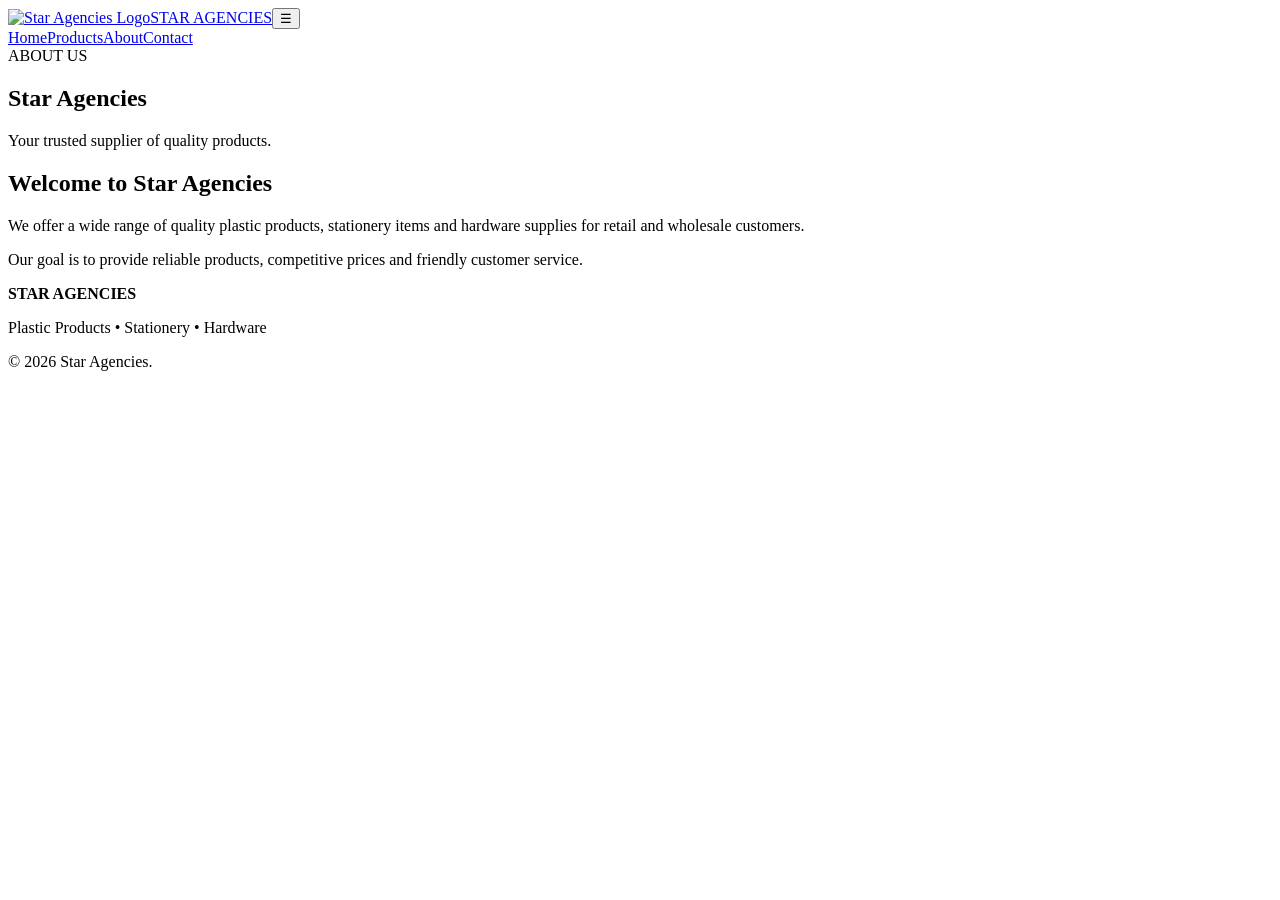
==== about.html @ 3ddb44df "Add files via upload" ====
<!DOCTYPE html>
<html lang="en">
<head><meta charset="UTF-8"><meta name="viewport" content="width=device-width, initial-scale=1.0"><title>About | Star Agencies</title><link rel="stylesheet" href="css/style.css"></head>
<body>
<header class="site-header"><div class="container navbar"><a class="brand" href="index.html"><img src="images/logo.jpg" alt="Star Agencies Logo"><span>STAR AGENCIES</span></a><button class="menu-toggle">☰</button><nav class="nav-links"><a href="index.html">Home</a><a href="products.html">Products</a><a class="active" href="about.html">About</a><a href="contact.html">Contact</a></nav></div></header>
<main><section class="page-banner"><div class="container"><span class="eyebrow">ABOUT US</span><h1>Star Agencies</h1><p>Your trusted supplier of quality products.</p></div></section>
<section class="section"><div class="container content-narrow"><h2>Welcome to Star Agencies</h2><p>We offer a wide range of quality plastic products, stationery items and hardware supplies for retail and wholesale customers.</p><p>Our goal is to provide reliable products, competitive prices and friendly customer service.</p></div></section></main>
<footer class="footer"><div class="container footer-inner"><div><strong>STAR AGENCIES</strong><p>Plastic Products • Stationery • Hardware</p></div><p>© 2026 Star Agencies.</p></div></footer><script src="js/script.js"></script></body></html>
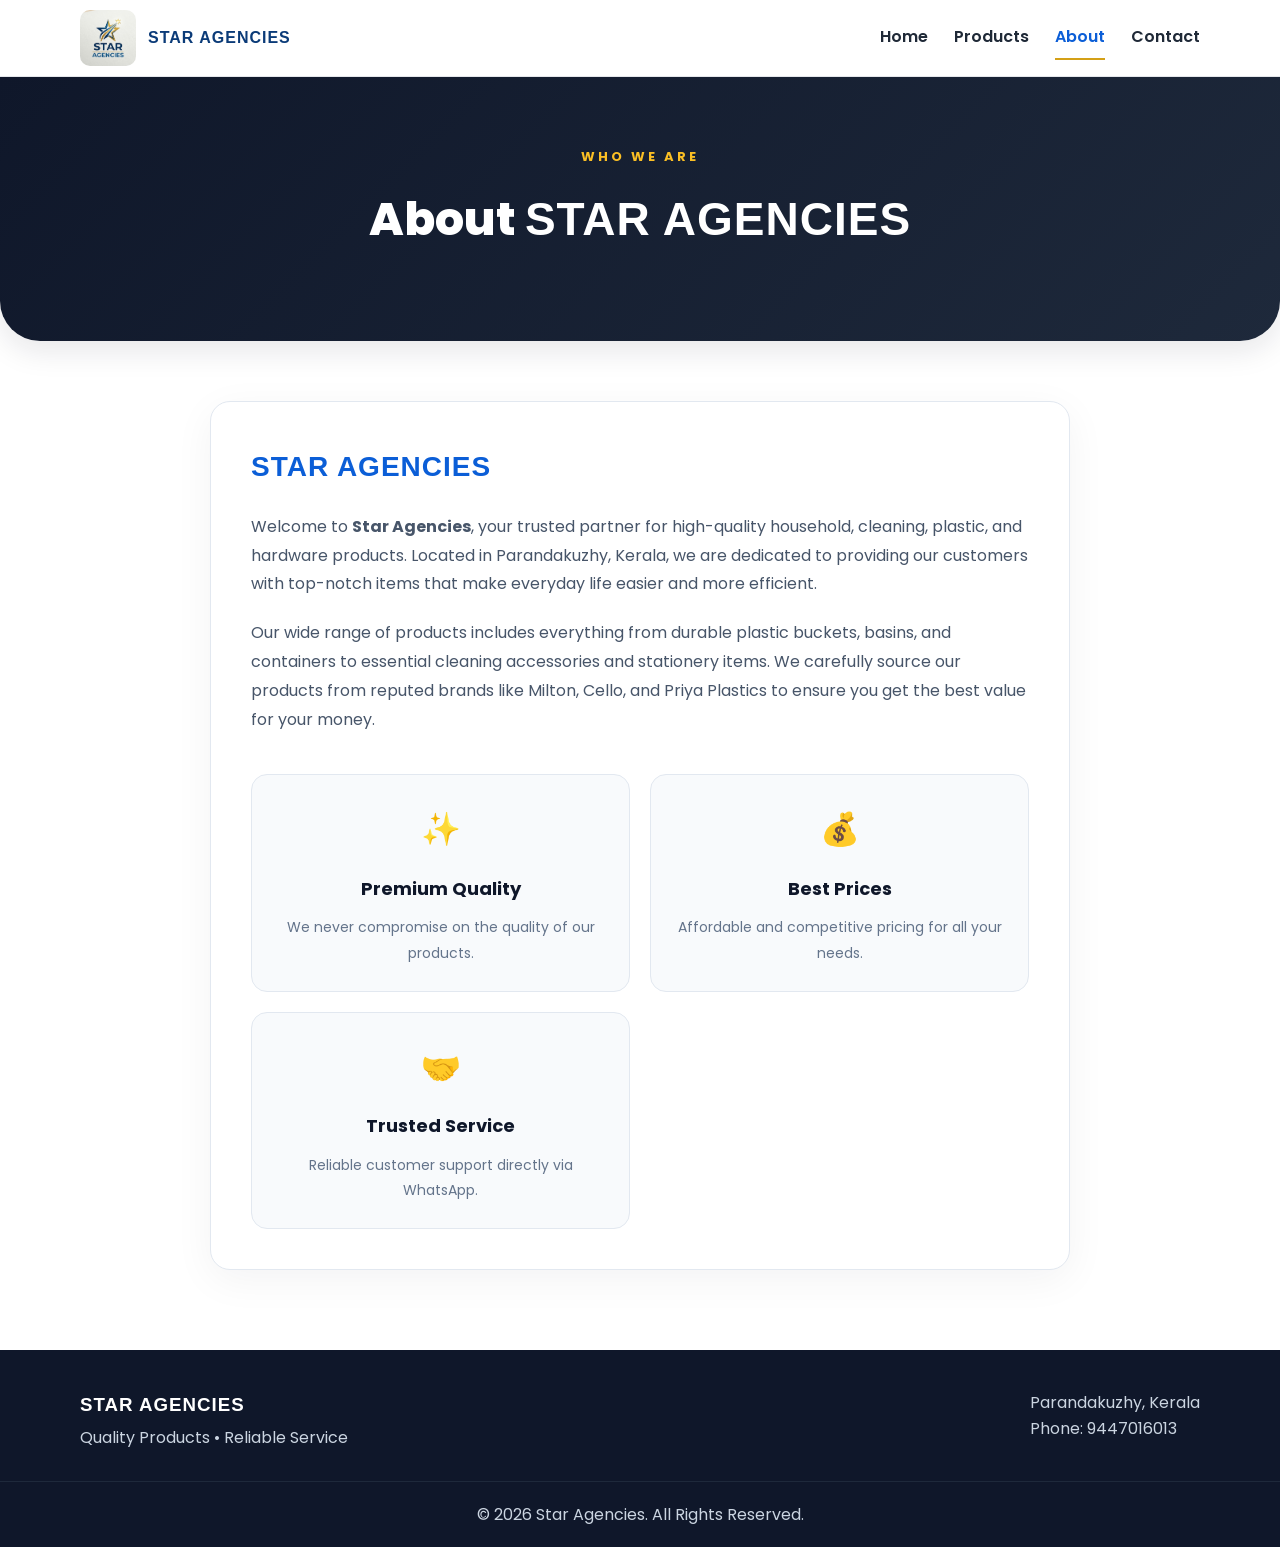
==== commit 99dee446: "font style updated" ====
--- a/about.html
+++ b/about.html
@@ -1,8 +1,180 @@
 <!DOCTYPE html>
 <html lang="en">
-<head><meta charset="UTF-8"><meta name="viewport" content="width=device-width, initial-scale=1.0"><title>About | Star Agencies</title><link rel="stylesheet" href="css/style.css"></head>
+<head>
+    <meta charset="UTF-8">
+    <meta name="viewport" content="width=device-width, initial-scale=1.0">
+    <title>About Us | Star Agencies</title>
+    <link rel="stylesheet" href="css/style.css">
+    
+    <style>
+        /* Modern Page Banner */
+        .page-banner {
+            background: linear-gradient(135deg, #0f172a 0%, #1e293b 100%);
+            color: white;
+            text-align: center;
+            padding: 70px 20px;
+            border-radius: 0 0 40px 40px;
+            margin-bottom: 60px;
+            box-shadow: 0 10px 30px rgba(15, 23, 42, 0.1);
+        }
+        .page-banner .eyebrow {
+            color: #fbbf24;
+            font-weight: 700;
+            letter-spacing: 3px;
+            font-size: 13px;
+            display: block;
+            margin-bottom: 15px;
+            text-transform: uppercase;
+        }
+        .page-banner h1 {
+            font-size: clamp(32px, 5vw, 46px);
+            margin: 0 0 15px 0;
+            font-weight: 800;
+            color: #ffffff;
+        }
+        
+        /* ===================================================
+           CENTURY GOTHIC FONT OVERRIDE FOR STAR AGENCIES
+           =================================================== */
+        .brand span, 
+        .century-font, 
+        .site-footer h3 {
+            font-family: 'Century Gothic', 'Tw Cen MT', sans-serif !important;
+            font-weight: bold !important;
+            letter-spacing: 1px !important;
+        }
+
+        /* About Content Layout */
+        .about-container {
+            max-width: 900px;
+            margin: 0 auto 80px;
+            padding: 0 20px;
+        }
+        .about-card {
+            background: #ffffff;
+            padding: 40px;
+            border-radius: 20px;
+            border: 1px solid #e2e8f0;
+            box-shadow: 0 10px 40px rgba(15, 23, 42, 0.05);
+            line-height: 1.8;
+            color: #475569;
+            font-size: 16px;
+        }
+        .about-card h2 {
+            color: #0b5ed7;
+            margin-top: 0;
+            font-size: 28px;
+            margin-bottom: 20px;
+        }
+        .about-card p {
+            margin-bottom: 20px;
+        }
+        
+        /* Features Grid */
+        .features-grid {
+            display: grid;
+            grid-template-columns: repeat(auto-fit, minmax(250px, 1fr));
+            gap: 20px;
+            margin-top: 40px;
+        }
+        .feature-box {
+            background: #f8fafc;
+            padding: 25px;
+            border-radius: 16px;
+            border: 1px solid #e2e8f0;
+            text-align: center;
+            transition: transform 0.3s ease;
+        }
+        .feature-box:hover {
+            transform: translateY(-5px);
+            box-shadow: 0 10px 20px rgba(0,0,0,0.05);
+        }
+        .feature-icon {
+            font-size: 32px;
+            margin-bottom: 15px;
+        }
+        .feature-box h4 {
+            margin: 0 0 10px 0;
+            color: #0f172a;
+            font-size: 18px;
+            font-weight: 700;
+        }
+    </style>
+</head>
 <body>
-<header class="site-header"><div class="container navbar"><a class="brand" href="index.html"><img src="images/logo.jpg" alt="Star Agencies Logo"><span>STAR AGENCIES</span></a><button class="menu-toggle">☰</button><nav class="nav-links"><a href="index.html">Home</a><a href="products.html">Products</a><a class="active" href="about.html">About</a><a href="contact.html">Contact</a></nav></div></header>
-<main><section class="page-banner"><div class="container"><span class="eyebrow">ABOUT US</span><h1>Star Agencies</h1><p>Your trusted supplier of quality products.</p></div></section>
-<section class="section"><div class="container content-narrow"><h2>Welcome to Star Agencies</h2><p>We offer a wide range of quality plastic products, stationery items and hardware supplies for retail and wholesale customers.</p><p>Our goal is to provide reliable products, competitive prices and friendly customer service.</p></div></section></main>
-<footer class="footer"><div class="container footer-inner"><div><strong>STAR AGENCIES</strong><p>Plastic Products • Stationery • Hardware</p></div><p>© 2026 Star Agencies.</p></div></footer><script src="js/script.js"></script></body></html>+
+    <!-- Header -->
+    <header class="site-header">
+        <div class="container navbar">
+            <a href="index.html" class="brand">
+                <img src="images/logo.jpg" alt="Star Agencies Logo">
+                <span>STAR AGENCIES</span>
+            </a>
+            <button class="menu-toggle" aria-label="Open menu">☰</button>
+            <nav class="nav-links">
+                <a href="index.html">Home</a>
+                <a href="products.html">Products</a>
+                <a href="about.html" class="active">About</a>
+                <a href="contact.html">Contact</a>
+            </nav>
+        </div>
+    </header>
+
+    <main>
+        <!-- Page Banner -->
+        <section class="page-banner">
+            <div class="container">
+                <span class="eyebrow">WHO WE ARE</span>
+                <h1>About <span class="century-font">STAR AGENCIES</span></h1>
+            </div>
+        </section>
+
+        <!-- About Content -->
+        <section class="about-container">
+            <div class="about-card">
+                <h2 class="century-font">STAR AGENCIES</h2>
+                <p>Welcome to <strong>Star Agencies</strong>, your trusted partner for high-quality household, cleaning, plastic, and hardware products. Located in Parandakuzhy, Kerala, we are dedicated to providing our customers with top-notch items that make everyday life easier and more efficient.</p>
+                
+                <p>Our wide range of products includes everything from durable plastic buckets, basins, and containers to essential cleaning accessories and stationery items. We carefully source our products from reputed brands like Milton, Cello, and Priya Plastics to ensure you get the best value for your money.</p>
+                
+                <div class="features-grid">
+                    <div class="feature-box">
+                        <div class="feature-icon">✨</div>
+                        <h4>Premium Quality</h4>
+                        <p style="font-size: 14px; margin: 0; color: #64748b;">We never compromise on the quality of our products.</p>
+                    </div>
+                    <div class="feature-box">
+                        <div class="feature-icon">💰</div>
+                        <h4>Best Prices</h4>
+                        <p style="font-size: 14px; margin: 0; color: #64748b;">Affordable and competitive pricing for all your needs.</p>
+                    </div>
+                    <div class="feature-box">
+                        <div class="feature-icon">🤝</div>
+                        <h4>Trusted Service</h4>
+                        <p style="font-size: 14px; margin: 0; color: #64748b;">Reliable customer support directly via WhatsApp.</p>
+                    </div>
+                </div>
+            </div>
+        </section>
+    </main>
+
+    <!-- Footer -->
+    <footer class="site-footer" style="background: #0f172a; color: #cbd5e1; padding: 40px 0 20px;">
+        <div class="container footer-content" style="display: flex; justify-content: space-between; flex-wrap: wrap; gap: 20px; margin-bottom: 30px;">
+            <div>
+                <h3 class="century-font" style="color: white; margin-bottom: 5px;">STAR AGENCIES</h3>
+                <p>Quality Products • Reliable Service</p>
+            </div>
+            <div>
+                <p>Parandakuzhy, Kerala</p>
+                <p>Phone: 9447016013</p>
+            </div>
+        </div>
+        <div class="footer-bottom" style="text-align: center; border-top: 1px solid #1e293b; padding-top: 20px;">
+            <p>© 2026 Star Agencies. All Rights Reserved.</p>
+        </div>
+    </footer>
+
+    <script src="js/script.js"></script>
+</body>
+</html>
--- a/css/style.css
+++ b/css/style.css
@@ -0,0 +1,167 @@
+@import url('https://fonts.googleapis.com/css2?family=Poppins:wght@300;400;500;600;700&display=swap');
+
+body, h1, h2, h3, h4, h5, h6, p, a, span, div, button, input, select {
+    font-family: 'Poppins', sans-serif !important;
+}
+
+*{box-sizing:border-box;margin:0;padding:0}html{scroll-behavior:smooth}body{color:#1f2937;background:#fff;line-height:1.6}a{text-decoration:none;color:inherit}.container{width:min(1120px,92%);margin:auto}.site-header{position:sticky;top:0;z-index:1000;background:#fff;border-bottom:1px solid #e5e7eb}.navbar{min-height:76px;display:flex;align-items:center;justify-content:space-between;gap:24px}.brand{display:flex;align-items:center;gap:12px;font-weight:800;letter-spacing:.5px;color:#0b3b78}.brand img{width:56px;height:56px;object-fit:cover;border-radius:10px}.nav-links{display:flex;gap:26px;font-weight:600}.nav-links a{padding:8px 0;border-bottom:2px solid transparent}.nav-links a:hover,.nav-links a.active{color:#0b5ed7;border-color:#d4a017}.menu-toggle{display:none;border:0;background:none;font-size:28px}.hero{padding:76px 0;background:linear-gradient(135deg,#f7fbff,#fff9e9)}.hero-content{display:grid;grid-template-columns:1.2fr .8fr;gap:50px;align-items:center}.eyebrow{font-size:13px;font-weight:800;letter-spacing:2px;color:#b08000}.hero h1{font-size:clamp(38px,5vw,64px);line-height:1.1;margin:14px 0 20px}.hero h1 span{color:#0b5ed7}.hero p{font-size:18px;max-width:650px;color:#4b5563}.hero-actions{display:flex;gap:14px;margin-top:30px;flex-wrap:wrap}.btn{display:inline-block;padding:13px 22px;border-radius:8px;font-weight:700}.btn-primary{background:#0b5ed7;color:#fff}.btn-outline{border:2px solid #0b5ed7;color:#0b5ed7}.btn-whatsapp{background:#16a34a;color:#fff}.hero-card{background:#fff;padding:20px;border-radius:20px;box-shadow:0 15px 40px rgba(15,23,42,.12)}.hero-card img{width:100%;aspect-ratio:1/1;object-fit:cover;border-radius:14px}.section{padding:70px 0}.section-light{background:#f8fafc}.section-heading{text-align:center;margin-bottom:35px}.section-heading h2,.section h2{font-size:34px;margin-top:8px}.category-grid{display:grid;grid-template-columns:repeat(3,1fr);gap:24px}.category-card{padding:30px;background:#fff;border:1px solid #e5e7eb;border-radius:16px;transition:.2s}.category-card:hover{transform:translateY(-4px);box-shadow:0 12px 30px rgba(15,23,42,.08)}.category-icon{font-size:42px;margin-bottom:15px}.category-card h3{margin-bottom:7px}.category-card p{color:#6b7280}.cta{display:flex;align-items:center;justify-content:space-between;gap:25px}.footer{background:#0f172a;color:#cbd5e1;padding:30px 0}.footer-inner{display:flex;justify-content:space-between;gap:20px;flex-wrap:wrap}.footer strong{color:#fff}.page-banner{padding:60px 0;background:#f1f5f9}.page-banner h1{font-size:44px;margin:8px 0}.content-narrow{max-width:800px}.content-narrow p{margin:15px 0;color:#4b5563}.contact-grid{display:grid;grid-template-columns:1fr 1fr;gap:24px}.contact-card{border:1px solid #e5e7eb;border-radius:16px;padding:28px}.contact-card p{margin:12px 0}.contact-card a:not(.btn){color:#0b5ed7;font-weight:700}@media(max-width:760px){.nav-links{display:none;position:absolute;top:76px;left:0;right:0;background:#fff;padding:20px;flex-direction:column;border-bottom:1px solid #e5e7eb}.nav-links.open{display:flex}.menu-toggle{display:block}.hero-content{grid-template-columns:1fr}.category-grid,.contact-grid{grid-template-columns:1fr}.cta{align-items:flex-start;flex-direction:column}.hero{padding:50px 0}.section{padding:55px 0}}
+
+.whatsapp-icon {
+    width: 22px;
+    height: 22px;
+    vertical-align: middle;
+    margin-right: 6px;
+    display: inline-block;
+}
+
+/* Product Name Bold ആക്കാൻ */
+.product-info h3 {
+    font-weight: 700 !important;
+}
+
+/* Brand Name Normal (Bold അല്ലാതെ) ആക്കാൻ */
+.product-info .brand {
+    font-weight: 400 !important;
+    color: #555;
+}
+/* Modern WhatsApp Button Design */
+.modern-wa-btn {
+    display: flex;
+    align-items: center;
+    justify-content: center;
+    gap: 8px;
+    width: 100%;
+    padding: 10px 15px;
+    background-color: #f8fafc;
+    border: 1px solid #e2e8f0;
+    border-radius: 50px;
+    text-decoration: none;
+    transition: all 0.3s ease;
+    margin-top: 15px;
+}
+
+.modern-wa-btn:hover {
+    background-color: #f0fdf4;
+    border-color: #25D366;
+    transform: translateY(-2px);
+    box-shadow: 0 4px 12px rgba(37, 211, 102, 0.15);
+}
+
+.wa-text {
+    font-size: 14px;
+    font-weight: 600;
+    color: #475569;
+}
+
+.modern-wa-btn:hover .wa-text {
+    color: #166534;
+}
+
+.wa-svg {
+    width: 20px;
+    height: 20px;
+    transition: transform 0.3s ease;
+}
+
+.modern-wa-btn:hover .wa-svg {
+    transform: scale(1.1);
+}
+/* =========================================
+   MODERN UI UPGRADES (NEW DESIGN)
+   ========================================= */
+
+/* 1. Modern Product Card */
+.product-card {
+    background: #ffffff;
+    border-radius: 20px !important;
+    overflow: hidden;
+    box-shadow: 0 4px 15px rgba(0, 0, 0, 0.05);
+    transition: all 0.3s ease;
+    border: 1px solid #f1f5f9;
+    padding-bottom: 15px;
+}
+
+.product-card:hover {
+    transform: translateY(-8px);
+    box-shadow: 0 20px 30px rgba(0, 0, 0, 0.08);
+}
+
+.product-image {
+    width: 100%;
+    aspect-ratio: 1/1;
+    object-fit: contain;
+    background: #f8fafc;
+    padding: 10px;
+    border-bottom: 1px solid #f1f5f9;
+}
+
+.product-info {
+    padding: 20px;
+}
+
+/* 2. Premium Search Box */
+#searchInput {
+    width: 100%;
+    max-width: 500px;
+    padding: 16px 24px;
+    border-radius: 50px;
+    border: 1px solid #e2e8f0;
+    box-shadow: 0 4px 12px rgba(0, 0, 0, 0.03);
+    font-size: 16px;
+    outline: none;
+    transition: all 0.3s ease;
+    margin: 0 auto 25px;
+    display: block;
+    background: #fff;
+}
+
+#searchInput:focus {
+    border-color: #0b5ed7;
+    box-shadow: 0 0 0 4px rgba(11, 94, 215, 0.15);
+}
+
+/* 3. Modern Category Filter Buttons */
+.filter-buttons {
+    display: flex;
+    gap: 12px;
+    flex-wrap: wrap;
+    justify-content: center;
+    margin-bottom: 40px;
+}
+
+.filter-btn {
+    padding: 10px 24px;
+    border-radius: 50px;
+    border: 1px solid #e2e8f0;
+    background: #ffffff;
+    color: #475569;
+    font-weight: 500;
+    cursor: pointer;
+    transition: all 0.3s ease;
+    font-size: 15px;
+}
+
+.filter-btn:hover {
+    background: #f8fafc;
+    border-color: #cbd5e1;
+    transform: translateY(-2px);
+}
+
+.filter-btn.active {
+    background: #0b5ed7;
+    color: #ffffff;
+    border-color: #0b5ed7;
+    box-shadow: 0 6px 15px rgba(11, 94, 215, 0.3);
+}
+
+/* 4. Beautiful Price Tag */
+.product-info .price {
+    font-size: 16px;
+    font-weight: 400 !important; /* Bold ഒഴിവാക്കാൻ ഇത് 400 ആക്കി */
+    color: #059669; 
+    margin: 10px 0;
+    background: #ecfdf5;
+    display: inline-block;
+    padding: 6px 12px;
+    border-radius: 8px;
+}
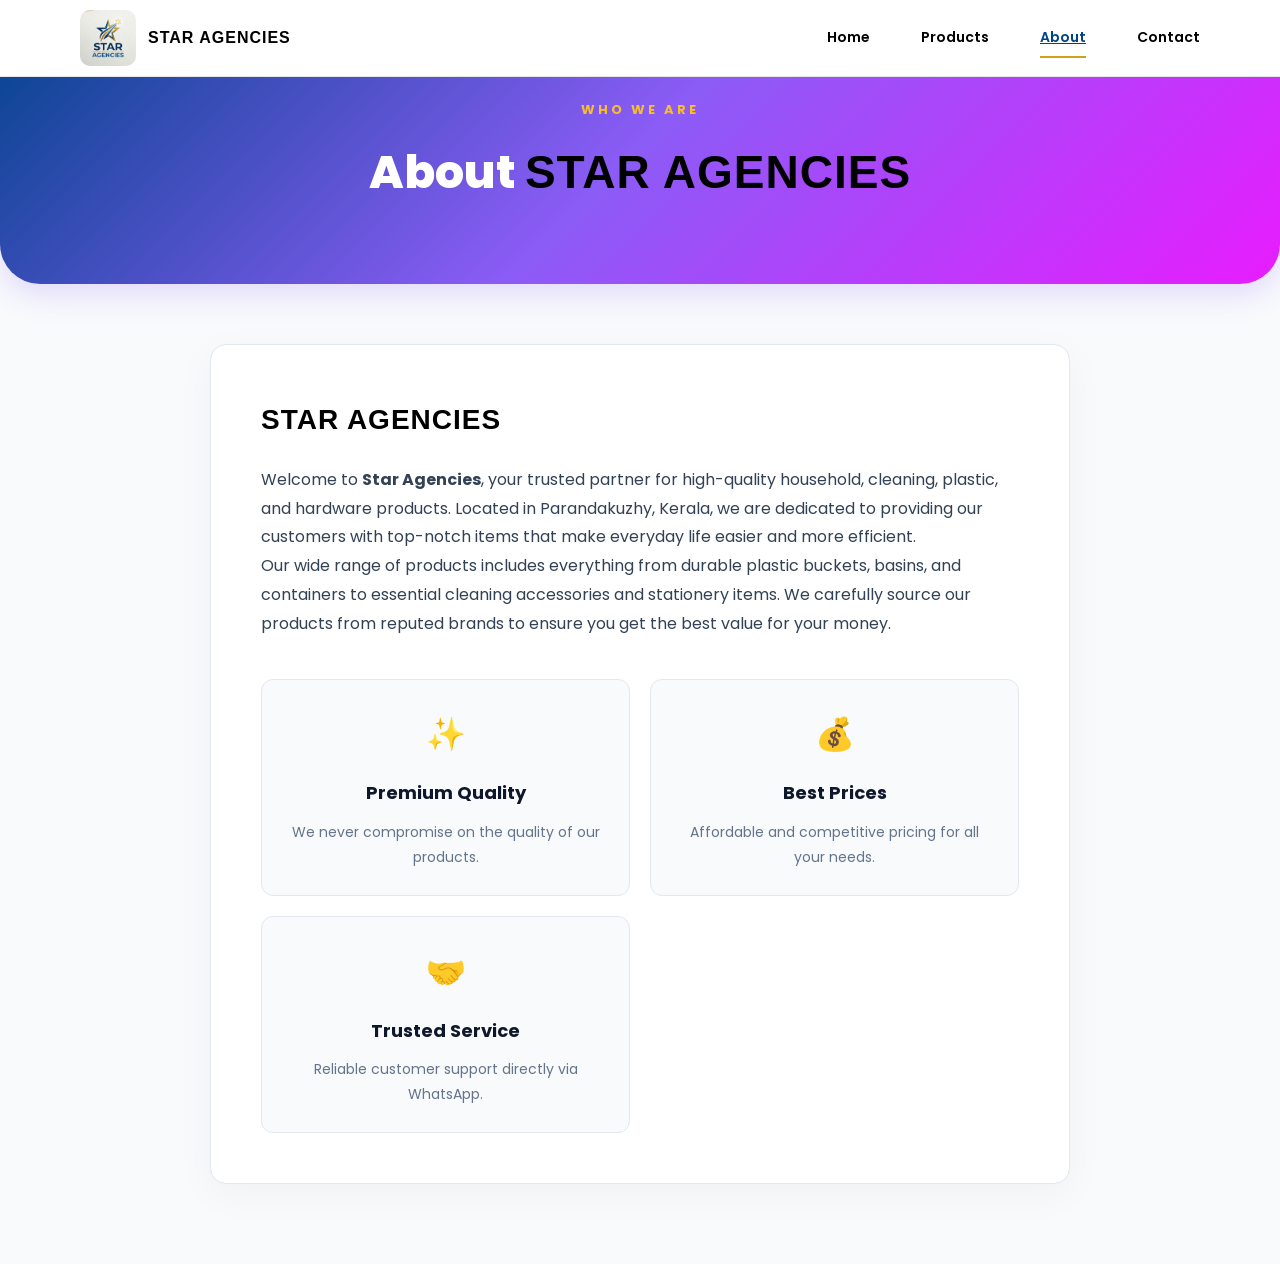
==== commit e555087f: "page style changed" ====
--- a/about.html
+++ b/about.html
@@ -7,109 +7,36 @@
     <link rel="stylesheet" href="css/style.css">
     
     <style>
-        /* Modern Page Banner */
-        .page-banner {
-            background: linear-gradient(135deg, #0f172a 0%, #1e293b 100%);
-            color: white;
-            text-align: center;
-            padding: 70px 20px;
-            border-radius: 0 0 40px 40px;
-            margin-bottom: 60px;
-            box-shadow: 0 10px 30px rgba(15, 23, 42, 0.1);
+        body { font-family: 'Century Gothic', 'Tw Cen MT', sans-serif !important; background-color: #f8fafc; color: #000000; }
+        .brand span, .century-font { font-family: 'Century Gothic', 'Tw Cen MT', sans-serif !important; font-weight: bold !important; letter-spacing: 1px !important; color: #000000 !important; }
+
+        .site-header { background: #ffffff !important; border-bottom: 1px solid #e6e6e6; position: fixed; width: 100%; top: 0; z-index: 1000; }
+        .nav-links a { color: #000000 !important; font-size: 14px; font-weight: 600; margin-left: 25px; text-decoration: none; }
+        .nav-links a:hover, .nav-links a.active { text-decoration: underline; color: #00438b !important; }
+
+        .page-banner { 
+            background: linear-gradient(135deg, #00438b 0%, #8b5cf6 50%, #e81cff 100%); 
+            color: white; text-align: center; padding: 100px 20px 60px; border-radius: 0 0 40px 40px; margin-bottom: 60px; box-shadow: 0 10px 30px rgba(139, 92, 246, 0.2); 
         }
-        .page-banner .eyebrow {
-            color: #fbbf24;
-            font-weight: 700;
-            letter-spacing: 3px;
-            font-size: 13px;
-            display: block;
-            margin-bottom: 15px;
-            text-transform: uppercase;
-        }
-        .page-banner h1 {
-            font-size: clamp(32px, 5vw, 46px);
-            margin: 0 0 15px 0;
-            font-weight: 800;
-            color: #ffffff;
-        }
+        .page-banner .eyebrow { color: #fbbf24; font-weight: 700; letter-spacing: 3px; font-size: 13px; display: block; margin-bottom: 15px; text-transform: uppercase; }
+        .page-banner h1 { font-size: clamp(32px, 5vw, 46px); margin: 0 0 15px 0; font-weight: 800; color: #ffffff; }
+
+        .about-container { max-width: 900px; margin: 0 auto 80px; padding: 0 20px; }
+        .about-card { background: #ffffff; padding: 50px; border-radius: 16px; border: 1px solid #e2e8f0; box-shadow: 0 10px 40px rgba(0,0,0,0.04); line-height: 1.8; color: #334155; font-size: 16px; }
+        .about-card h2 { color: #00438b; margin-top: 0; font-size: 28px; margin-bottom: 20px; font-weight: 800; }
         
-        /* ===================================================
-           CENTURY GOTHIC FONT OVERRIDE FOR STAR AGENCIES
-           =================================================== */
-        .brand span, 
-        .century-font, 
-        .site-footer h3 {
-            font-family: 'Century Gothic', 'Tw Cen MT', sans-serif !important;
-            font-weight: bold !important;
-            letter-spacing: 1px !important;
-        }
-
-        /* About Content Layout */
-        .about-container {
-            max-width: 900px;
-            margin: 0 auto 80px;
-            padding: 0 20px;
-        }
-        .about-card {
-            background: #ffffff;
-            padding: 40px;
-            border-radius: 20px;
-            border: 1px solid #e2e8f0;
-            box-shadow: 0 10px 40px rgba(15, 23, 42, 0.05);
-            line-height: 1.8;
-            color: #475569;
-            font-size: 16px;
-        }
-        .about-card h2 {
-            color: #0b5ed7;
-            margin-top: 0;
-            font-size: 28px;
-            margin-bottom: 20px;
-        }
-        .about-card p {
-            margin-bottom: 20px;
-        }
-        
-        /* Features Grid */
-        .features-grid {
-            display: grid;
-            grid-template-columns: repeat(auto-fit, minmax(250px, 1fr));
-            gap: 20px;
-            margin-top: 40px;
-        }
-        .feature-box {
-            background: #f8fafc;
-            padding: 25px;
-            border-radius: 16px;
-            border: 1px solid #e2e8f0;
-            text-align: center;
-            transition: transform 0.3s ease;
-        }
-        .feature-box:hover {
-            transform: translateY(-5px);
-            box-shadow: 0 10px 20px rgba(0,0,0,0.05);
-        }
-        .feature-icon {
-            font-size: 32px;
-            margin-bottom: 15px;
-        }
-        .feature-box h4 {
-            margin: 0 0 10px 0;
-            color: #0f172a;
-            font-size: 18px;
-            font-weight: 700;
-        }
+        .features-grid { display: grid; grid-template-columns: repeat(auto-fit, minmax(250px, 1fr)); gap: 20px; margin-top: 40px; }
+        .feature-box { background: #f8fafc; padding: 25px; border-radius: 12px; border: 1px solid #e2e8f0; text-align: center; transition: transform 0.3s ease; }
+        .feature-box:hover { transform: translateY(-5px); box-shadow: 0 10px 20px rgba(139, 92, 246, 0.1); border-color: #cbd5e1; }
+        .feature-icon { font-size: 32px; margin-bottom: 15px; }
+        .feature-box h4 { margin: 0 0 10px 0; color: #0f172a; font-size: 18px; font-weight: 700; }
     </style>
 </head>
 <body>
 
-    <!-- Header -->
     <header class="site-header">
         <div class="container navbar">
-            <a href="index.html" class="brand">
-                <img src="images/logo.jpg" alt="Star Agencies Logo">
-                <span>STAR AGENCIES</span>
-            </a>
+            <a href="index.html" class="brand"><img src="images/logo.jpg" alt="Star Agencies Logo"><span>STAR AGENCIES</span></a>
             <button class="menu-toggle" aria-label="Open menu">☰</button>
             <nav class="nav-links">
                 <a href="index.html">Home</a>
@@ -121,7 +48,6 @@
     </header>
 
     <main>
-        <!-- Page Banner -->
         <section class="page-banner">
             <div class="container">
                 <span class="eyebrow">WHO WE ARE</span>
@@ -129,13 +55,11 @@
             </div>
         </section>
 
-        <!-- About Content -->
         <section class="about-container">
             <div class="about-card">
                 <h2 class="century-font">STAR AGENCIES</h2>
                 <p>Welcome to <strong>Star Agencies</strong>, your trusted partner for high-quality household, cleaning, plastic, and hardware products. Located in Parandakuzhy, Kerala, we are dedicated to providing our customers with top-notch items that make everyday life easier and more efficient.</p>
-                
-                <p>Our wide range of products includes everything from durable plastic buckets, basins, and containers to essential cleaning accessories and stationery items. We carefully source our products from reputed brands like Milton, Cello, and Priya Plastics to ensure you get the best value for your money.</p>
+                <p>Our wide range of products includes everything from durable plastic buckets, basins, and containers to essential cleaning accessories and stationery items. We carefully source our products from reputed brands to ensure you get the best value for your money.</p>
                 
                 <div class="features-grid">
                     <div class="feature-box">
@@ -158,23 +82,6 @@
         </section>
     </main>
 
-    <!-- Footer -->
-    <footer class="site-footer" style="background: #0f172a; color: #cbd5e1; padding: 40px 0 20px;">
-        <div class="container footer-content" style="display: flex; justify-content: space-between; flex-wrap: wrap; gap: 20px; margin-bottom: 30px;">
-            <div>
-                <h3 class="century-font" style="color: white; margin-bottom: 5px;">STAR AGENCIES</h3>
-                <p>Quality Products • Reliable Service</p>
-            </div>
-            <div>
-                <p>Parandakuzhy, Kerala</p>
-                <p>Phone: 9447016013</p>
-            </div>
-        </div>
-        <div class="footer-bottom" style="text-align: center; border-top: 1px solid #1e293b; padding-top: 20px;">
-            <p>© 2026 Star Agencies. All Rights Reserved.</p>
-        </div>
-    </footer>
-
     <script src="js/script.js"></script>
 </body>
 </html>
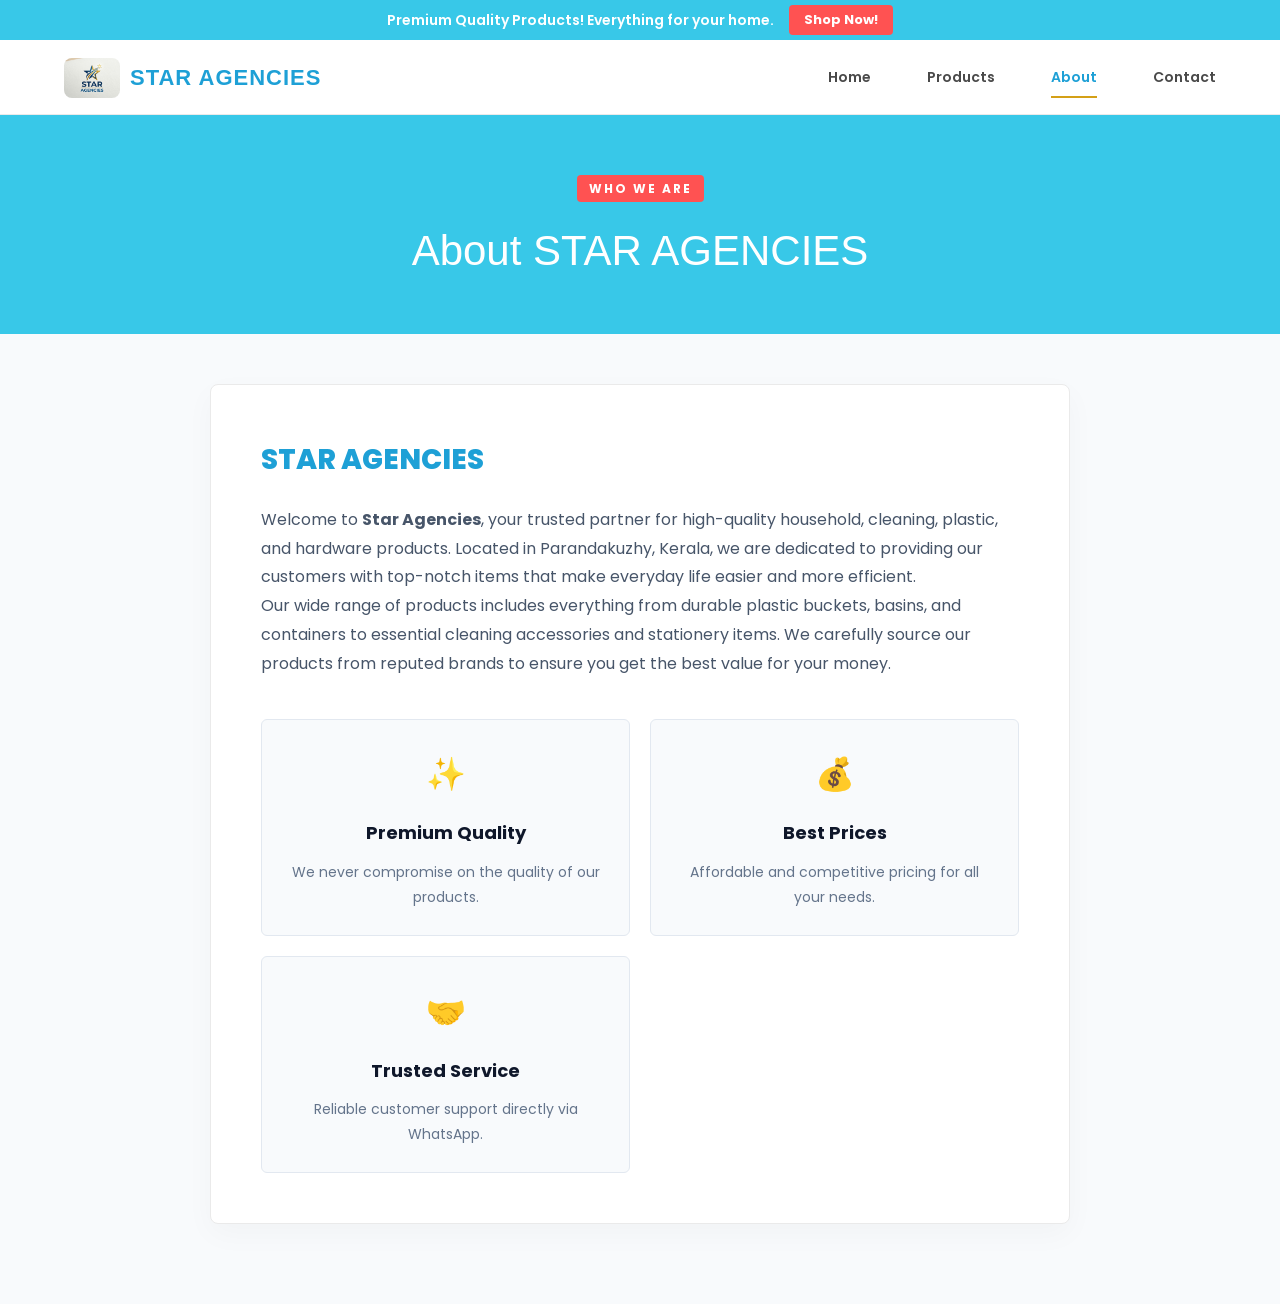
==== commit 682e31d6: "all page updated" ====
--- a/about.html
+++ b/about.html
@@ -7,36 +7,51 @@
     <link rel="stylesheet" href="css/style.css">
     
     <style>
-        body { font-family: 'Century Gothic', 'Tw Cen MT', sans-serif !important; background-color: #f8fafc; color: #000000; }
-        .brand span, .century-font { font-family: 'Century Gothic', 'Tw Cen MT', sans-serif !important; font-weight: bold !important; letter-spacing: 1px !important; color: #000000 !important; }
+        body { font-family: 'Century Gothic', 'Tw Cen MT', sans-serif !important; background-color: #f8fafc; color: #333; margin: 0; padding-top: 115px; }
+        .brand span { font-family: 'Century Gothic', 'Tw Cen MT', sans-serif !important; font-weight: bold !important; letter-spacing: 1px !important; color: #1ea0d6 !important; }
 
-        .site-header { background: #ffffff !important; border-bottom: 1px solid #e6e6e6; position: fixed; width: 100%; top: 0; z-index: 1000; }
-        .nav-links a { color: #000000 !important; font-size: 14px; font-weight: 600; margin-left: 25px; text-decoration: none; }
-        .nav-links a:hover, .nav-links a.active { text-decoration: underline; color: #00438b !important; }
+        .top-banner { background-color: #38c8e8; color: white; text-align: center; padding: 10px 20px; font-size: 14px; font-weight: 600; display: flex; align-items: center; justify-content: center; gap: 15px; position: fixed; top: 0; left: 0; width: 100%; z-index: 1001; height: 40px; }
+        .top-banner-btn { background-color: #ff5252; color: white; border: none; padding: 5px 15px; font-size: 13px; font-weight: bold; cursor: pointer; border-radius: 4px; text-decoration: none; }
 
-        .page-banner { 
-            background: linear-gradient(135deg, #00438b 0%, #8b5cf6 50%, #e81cff 100%); 
-            color: white; text-align: center; padding: 100px 20px 60px; border-radius: 0 0 40px 40px; margin-bottom: 60px; box-shadow: 0 10px 30px rgba(139, 92, 246, 0.2); 
-        }
-        .page-banner .eyebrow { color: #fbbf24; font-weight: 700; letter-spacing: 3px; font-size: 13px; display: block; margin-bottom: 15px; text-transform: uppercase; }
-        .page-banner h1 { font-size: clamp(32px, 5vw, 46px); margin: 0 0 15px 0; font-weight: 800; color: #ffffff; }
+        .site-header { background: #ffffff !important; border-bottom: 1px solid #eaeaea; position: fixed; width: 100%; top: 40px; z-index: 1000; height: 75px; display: flex; align-items: center; }
+        .nav-links a { color: #4a4a4a !important; font-size: 14px; font-weight: 600; margin-left: 30px; text-decoration: none; transition: 0.3s; }
+        .nav-links a:hover, .nav-links a.active { color: #1ea0d6 !important; }
+
+        .page-banner { background-color: #38c8e8; color: white; text-align: center; padding: 60px 20px 40px; margin-bottom: 50px; }
+        .page-banner .eyebrow { color: #ffffff; background-color: #ff5252; padding: 4px 12px; border-radius: 4px; font-weight: 700; letter-spacing: 2px; font-size: 12px; display: inline-block; margin-bottom: 15px; text-transform: uppercase; }
+        .page-banner h1 { font-size: clamp(32px, 4vw, 42px); margin: 0 0 10px 0; font-weight: 500; color: #ffffff; }
 
         .about-container { max-width: 900px; margin: 0 auto 80px; padding: 0 20px; }
-        .about-card { background: #ffffff; padding: 50px; border-radius: 16px; border: 1px solid #e2e8f0; box-shadow: 0 10px 40px rgba(0,0,0,0.04); line-height: 1.8; color: #334155; font-size: 16px; }
-        .about-card h2 { color: #00438b; margin-top: 0; font-size: 28px; margin-bottom: 20px; font-weight: 800; }
+        .about-card { background: #ffffff; padding: 50px; border-radius: 8px; border: 1px solid #eaeaea; box-shadow: 0 10px 30px rgba(0,0,0,0.03); line-height: 1.8; color: #475569; font-size: 16px; }
+        .about-card h2 { color: #1ea0d6; margin-top: 0; font-size: 28px; margin-bottom: 20px; font-weight: 800; }
         
         .features-grid { display: grid; grid-template-columns: repeat(auto-fit, minmax(250px, 1fr)); gap: 20px; margin-top: 40px; }
-        .feature-box { background: #f8fafc; padding: 25px; border-radius: 12px; border: 1px solid #e2e8f0; text-align: center; transition: transform 0.3s ease; }
-        .feature-box:hover { transform: translateY(-5px); box-shadow: 0 10px 20px rgba(139, 92, 246, 0.1); border-color: #cbd5e1; }
+        .feature-box { background: #f8fafc; padding: 25px; border-radius: 6px; border: 1px solid #e2e8f0; text-align: center; transition: 0.3s; }
+        .feature-box:hover { transform: translateY(-5px); box-shadow: 0 10px 20px rgba(0,0,0,0.05); border-color: #cbd5e1; }
         .feature-icon { font-size: 32px; margin-bottom: 15px; }
         .feature-box h4 { margin: 0 0 10px 0; color: #0f172a; font-size: 18px; font-weight: 700; }
+
+        @media (max-width: 768px) { 
+            .top-banner { flex-direction: column; height: auto; padding: 10px; gap: 5px; }
+            .site-header { top: 65px; height: 70px; }
+            body { padding-top: 135px; }
+            .about-card { padding: 30px; }
+        }
     </style>
 </head>
 <body>
 
+    <div class="top-banner">
+        <span>Premium Quality Products! Everything for your home.</span>
+        <a href="products.html" class="top-banner-btn">Shop Now!</a>
+    </div>
+
     <header class="site-header">
-        <div class="container navbar">
-            <a href="index.html" class="brand"><img src="images/logo.jpg" alt="Star Agencies Logo"><span>STAR AGENCIES</span></a>
+        <div class="container navbar" style="width: 100%; padding: 0 5%; display: flex; justify-content: space-between;">
+            <a href="index.html" class="brand" style="text-decoration: none; display: flex; align-items: center; gap: 10px;">
+                <img src="images/logo.jpg" alt="Star Agencies Logo" style="height: 40px; border-radius: 8px;">
+                <span style="font-size: 22px;">STAR AGENCIES</span>
+            </a>
             <button class="menu-toggle" aria-label="Open menu">☰</button>
             <nav class="nav-links">
                 <a href="index.html">Home</a>
@@ -51,13 +66,13 @@
         <section class="page-banner">
             <div class="container">
                 <span class="eyebrow">WHO WE ARE</span>
-                <h1>About <span class="century-font">STAR AGENCIES</span></h1>
+                <h1>About STAR AGENCIES</h1>
             </div>
         </section>
 
         <section class="about-container">
             <div class="about-card">
-                <h2 class="century-font">STAR AGENCIES</h2>
+                <h2>STAR AGENCIES</h2>
                 <p>Welcome to <strong>Star Agencies</strong>, your trusted partner for high-quality household, cleaning, plastic, and hardware products. Located in Parandakuzhy, Kerala, we are dedicated to providing our customers with top-notch items that make everyday life easier and more efficient.</p>
                 <p>Our wide range of products includes everything from durable plastic buckets, basins, and containers to essential cleaning accessories and stationery items. We carefully source our products from reputed brands to ensure you get the best value for your money.</p>
                 
